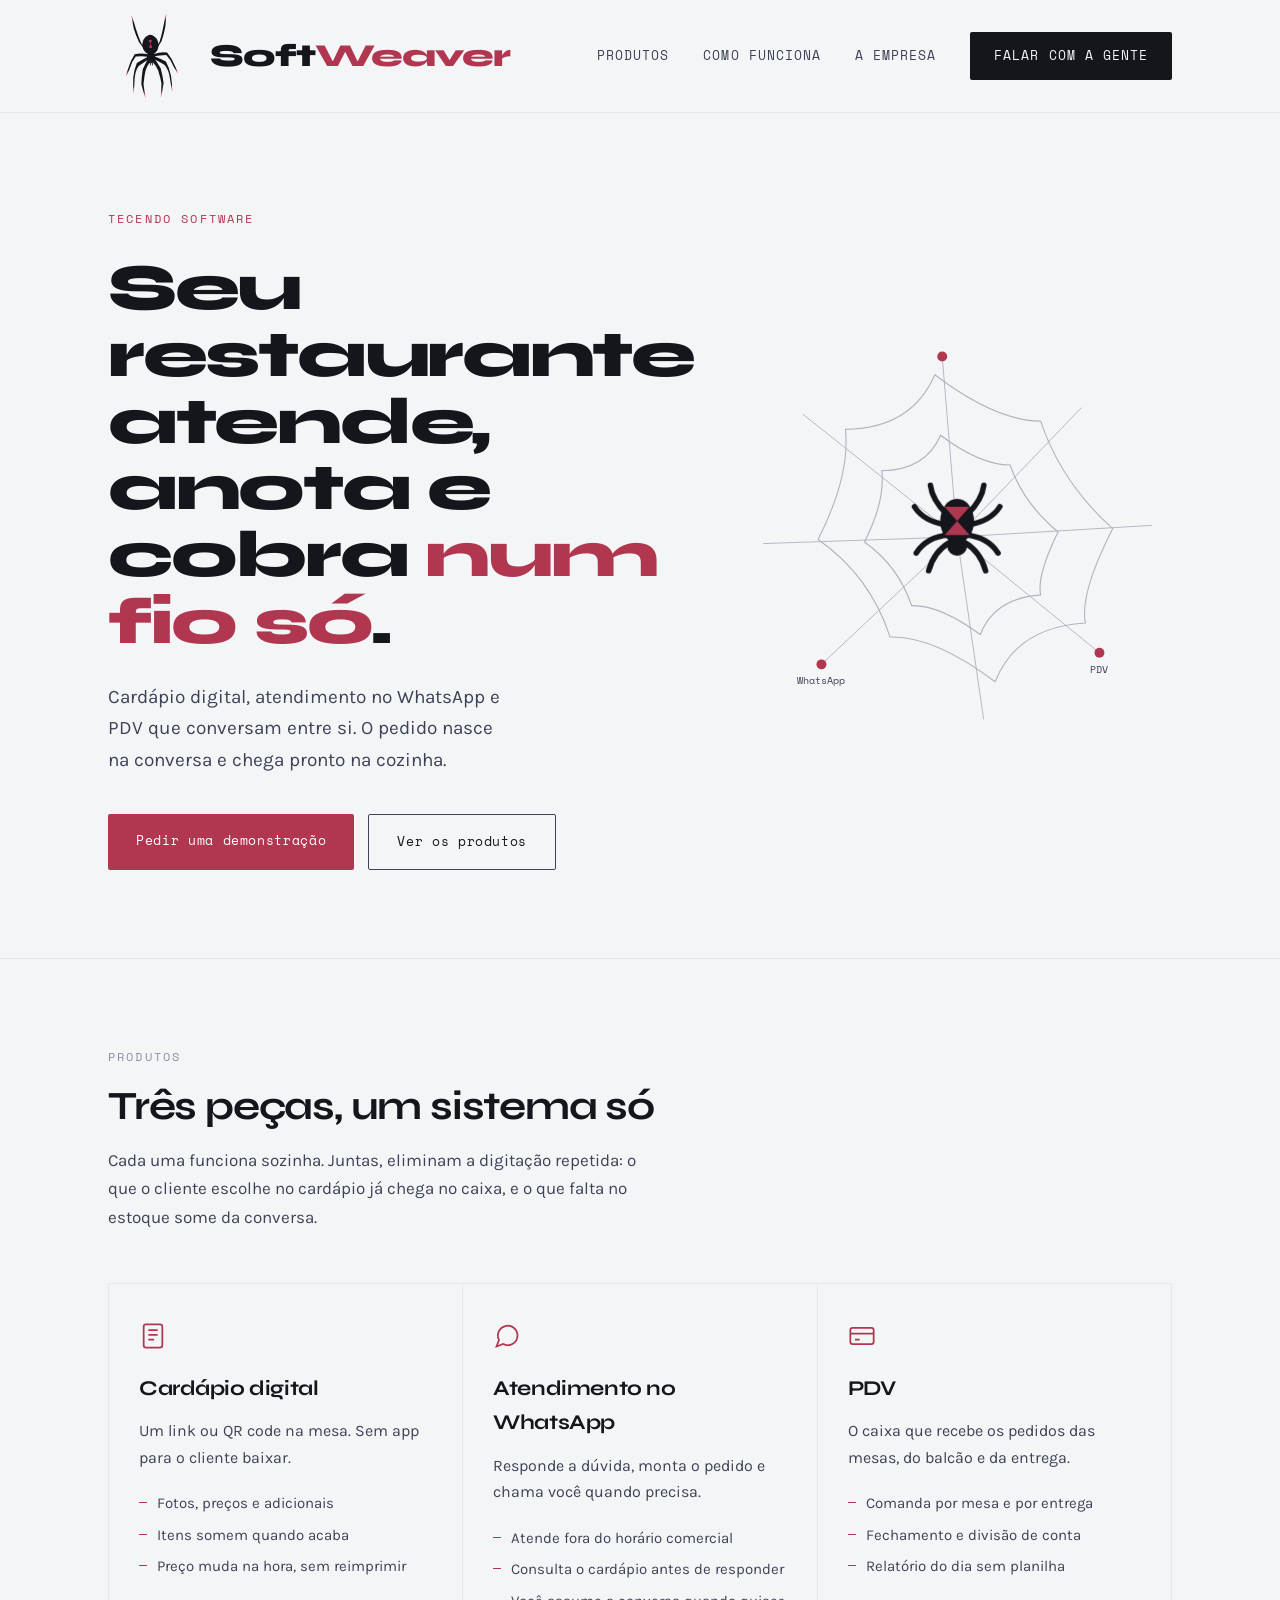
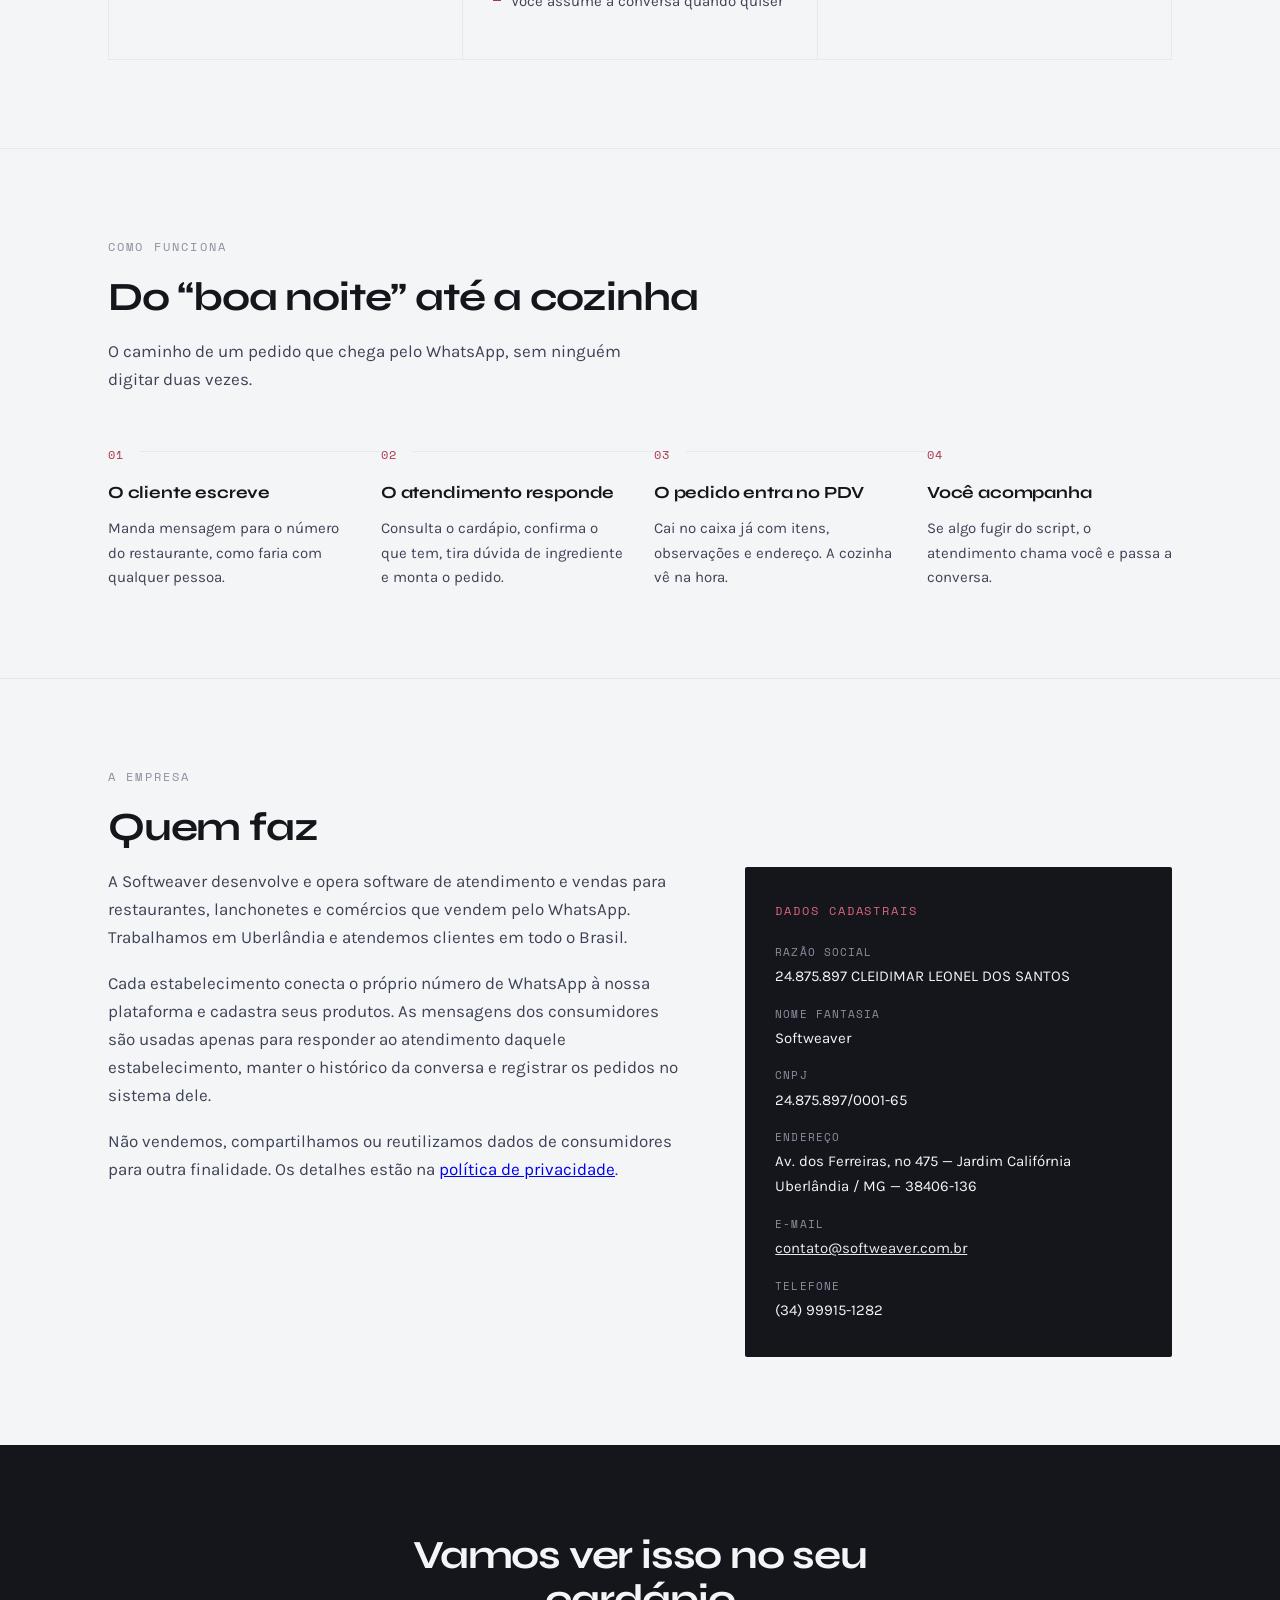
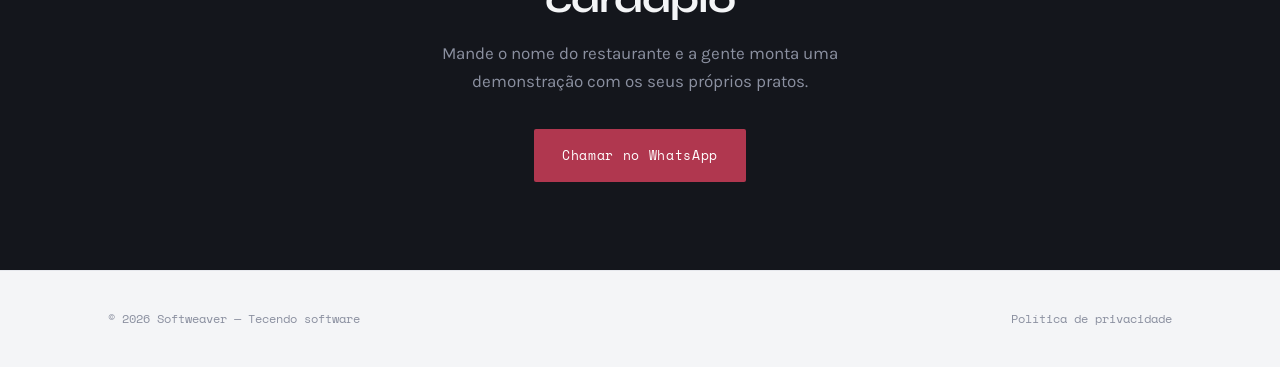
==== softweaver/index.html @ 8aacb8a7 "Adicionado softweaver" ====
<!DOCTYPE html>
<html lang="pt-BR">

<head>
	<meta charset="UTF-8">
	<meta name="viewport" content="width=device-width, initial-scale=1">
	<title>Softweaver — Cardápio digital, PDV e atendimento no WhatsApp</title>
	<meta name="description"
		content="Softweaver desenvolve cardápio digital, PDV e atendimento automatizado no WhatsApp para restaurantes e comércios.">
	<link rel="icon" href="aranha-adaptativo.svg" type="image/svg+xml">
	<link rel="apple-touch-icon" href="aranha-adaptativo.svg">
	<link rel="preconnect" href="https://fonts.googleapis.com">
	<link rel="preconnect" href="https://fonts.gstatic.com" crossorigin>
	<link
		href="https://fonts.googleapis.com/css2?family=Syne:wght@600;700;800&family=Karla:ital,wght@0,400;0,500;1,400&family=Space+Mono:wght@400;700&display=swap"
		rel="stylesheet">
	<link rel="stylesheet" href="styles.css">
</head>

<body>

	<nav>
		<div class="wrap">
			<a class="mark" href="#topo">
				<img src="aranha-adaptativo.svg" alt="">
				<b>Soft<span>Weaver</span></b>
			</a>

			<div class="navlinks">
				<a href="#produtos">Produtos</a>
				<a href="#funciona">Como funciona</a>
				<a href="#empresa">A empresa</a>
				<a class="btn" href="#contato">Falar com a gente</a>
			</div>
		</div>
	</nav>

	<header id="topo">
		<div class="wrap hero-grid">
			<div>
				<p class="eyebrow">Tecendo software</p>

				<h1>
					Seu restaurante atende, anota e cobra <em>num fio só</em>.
				</h1>

				<p class="lede">
					Cardápio digital, atendimento no WhatsApp e PDV que conversam entre si.
					O pedido nasce na conversa e chega pronto na cozinha.
				</p>

				<div class="cta-row">
					<a class="cta cta-solid" href="#contato">
						Pedir uma demonstração
					</a>

					<a class="cta cta-ghost" href="#produtos">
						Ver os produtos
					</a>
				</div>
			</div>

			<svg class="web-art" viewBox="0 0 520 470" role="img" aria-label="Teia ligando cardápio, atendimento e PDV">
				<g fill="none" stroke="var(--mist)" stroke-linecap="round" opacity="0.65">
					<g class="thread-line" stroke-width="1.1">
						<path d="M260 232 L495 218" />
						<path d="M260 232 L432 372" />
						<path d="M260 232 L292 452" />
						<path d="M260 232 L96 386" />
						<path d="M260 232 L26 240" />
						<path d="M260 232 L74 84" />
						<path d="M260 232 L242 14" />
						<path d="M260 232 L410 76" />
					</g>

					<path class="thread-arc" stroke-width="1.4"
						d="M382 226 Q356 279 361 302 Q305 306 288 350 Q239 314 205 315 Q189 267 148 238 Q173 189 169 152 Q222 151 240 109 Q288 145 324 145 Q340 191 382 226 Z" />

					<path class="thread-arc" stroke-width="1.3"
						d="M448 222 Q408 300 415 336 Q332 341 306 407 Q231 351 179 353 Q155 279 92 235 Q131 158 125 102 Q205 101 233 36 Q307 92 361 92 Q385 165 448 222 Z" />
				</g>

				<g class="node" style="animation-delay:1.4s">
					<circle cx="242" cy="14" r="6" fill="var(--thread)" />
					<text x="242" y="-2" text-anchor="middle" font-family="Space Mono,monospace" font-size="12"
						fill="var(--dusk)">
						cardápio
					</text>
				</g>

				<g class="node" style="animation-delay:1.55s">
					<circle cx="432" cy="372" r="6" fill="var(--thread)" />
					<text x="432" y="396" text-anchor="middle" font-family="Space Mono,monospace" font-size="12"
						fill="var(--dusk)">
						PDV
					</text>
				</g>

				<g class="node" style="animation-delay:1.7s">
					<circle cx="96" cy="386" r="6" fill="var(--thread)" />
					<text x="96" y="410" text-anchor="middle" font-family="Space Mono,monospace" font-size="12"
						fill="var(--dusk)">
						WhatsApp
					</text>
				</g>

				<g class="node" style="animation-delay:1.85s" transform="translate(260 232) scale(2.15)">
					<g fill="none" stroke="var(--ink)" stroke-width="3.1" stroke-linecap="round"
						stroke-linejoin="round">
						<path d="M4 3 Q13 8 16 19" />
						<path d="M-4 3 Q-13 8 -16 19" />
						<path d="M5 -1 Q17 0 23 9" />
						<path d="M-5 -1 Q-17 0 -23 9" />
						<path d="M7 -7 Q19 -9 24 -17" />
						<path d="M-7 -7 Q-19 -9 -24 -17" />
						<path d="M6 -13 Q14 -21 15 -29" />
						<path d="M-6 -13 Q-14 -21 -15 -29" />
					</g>

					<ellipse cx="0" cy="-9" rx="9.5" ry="12.5" fill="var(--ink)" />

					<ellipse cx="0" cy="5" rx="5.6" ry="5.6" fill="var(--ink)" />

					<path fill="var(--thread)" d="M-7 -17 L7 -17 L0 -9 Z" />

					<path fill="var(--thread)" d="M-7 -1 L7 -1 L0 -9 Z" />
				</g>
			</svg>
		</div>
	</header>

	<section id="produtos">
		<div class="wrap">
			<p class="sec-label">Produtos</p>

			<h2>Três peças, um sistema só</h2>

			<p class="sec-intro">
				Cada uma funciona sozinha. Juntas, eliminam a digitação repetida:
				o que o cliente escolhe no cardápio já chega no caixa, e o que falta
				no estoque some da conversa.
			</p>

			<div class="products">

				<article class="product">
					<svg class="product-ic" width="28" height="28" viewBox="0 0 24 24" fill="none" stroke="currentColor"
						stroke-width="1.5" aria-hidden="true">
						<rect x="4" y="2" width="16" height="20" rx="2" />
						<path d="M8 7h8M8 11h8M8 15h5" />
					</svg>

					<h3>Cardápio digital</h3>

					<p>
						Um link ou QR code na mesa. Sem app para o cliente baixar.
					</p>

					<ul>
						<li>Fotos, preços e adicionais</li>
						<li>Itens somem quando acaba</li>
						<li>Preço muda na hora, sem reimprimir</li>
					</ul>
				</article>

				<article class="product">
					<svg class="product-ic" width="28" height="28" viewBox="0 0 24 24" fill="none" stroke="currentColor"
						stroke-width="1.5" aria-hidden="true">
						<path d="M21 11.5a8.4 8.4 0 0 1-12.3 7.4L3 21l2.1-5.6A8.4 8.4 0 1 1 21 11.5z" />
					</svg>

					<h3>Atendimento no WhatsApp</h3>

					<p>
						Responde a dúvida, monta o pedido e chama você quando precisa.
					</p>

					<ul>
						<li>Atende fora do horário comercial</li>
						<li>Consulta o cardápio antes de responder</li>
						<li>Você assume a conversa quando quiser</li>
					</ul>
				</article>

				<article class="product">
					<svg class="product-ic" width="28" height="28" viewBox="0 0 24 24" fill="none" stroke="currentColor"
						stroke-width="1.5" aria-hidden="true">
						<rect x="2" y="5" width="20" height="14" rx="2" />
						<path d="M2 10h20M6 15h4" />
					</svg>

					<h3>PDV</h3>

					<p>
						O caixa que recebe os pedidos das mesas, do balcão e da entrega.
					</p>

					<ul>
						<li>Comanda por mesa e por entrega</li>
						<li>Fechamento e divisão de conta</li>
						<li>Relatório do dia sem planilha</li>
					</ul>
				</article>

			</div>
		</div>
	</section>

	<section id="funciona">
		<div class="wrap">
			<p class="sec-label">Como funciona</p>

			<h2>Do &ldquo;boa noite&rdquo; até a cozinha</h2>

			<p class="sec-intro">
				O caminho de um pedido que chega pelo WhatsApp, sem ninguém digitar duas vezes.
			</p>

			<div class="flow">

				<div class="step">
					<h4>O cliente escreve</h4>
					<p>
						Manda mensagem para o número do restaurante, como faria com qualquer pessoa.
					</p>
				</div>

				<div class="step">
					<h4>O atendimento responde</h4>
					<p>
						Consulta o cardápio, confirma o que tem, tira dúvida de ingrediente e monta o pedido.
					</p>
				</div>

				<div class="step">
					<h4>O pedido entra no PDV</h4>
					<p>
						Cai no caixa já com itens, observações e endereço. A cozinha vê na hora.
					</p>
				</div>

				<div class="step">
					<h4>Você acompanha</h4>
					<p>
						Se algo fugir do script, o atendimento chama você e passa a conversa.
					</p>
				</div>

			</div>
		</div>
	</section>

	<section id="empresa">
		<div class="wrap">
			<p class="sec-label">A empresa</p>

			<h2>Quem faz</h2>

			<div class="about-grid">

				<div>
					<p>
						A Softweaver desenvolve e opera software de atendimento e vendas
						para restaurantes, lanchonetes e comércios que vendem pelo WhatsApp.
						Trabalhamos em Uberlândia e atendemos clientes em todo o Brasil.
					</p>

					<p>
						Cada estabelecimento conecta o próprio número de WhatsApp à nossa
						plataforma e cadastra seus produtos. As mensagens dos consumidores
						são usadas apenas para responder ao atendimento daquele estabelecimento,
						manter o histórico da conversa e registrar os pedidos no sistema dele.
					</p>

					<p>
						Não vendemos, compartilhamos ou reutilizamos dados de consumidores
						para outra finalidade. Os detalhes estão na
						<a href="privacidade.html">política de privacidade</a>.
					</p>
				</div>

				<div class="datacard">
					<h3>Dados cadastrais</h3>

					<dl>
						<dt>Razão social</dt>
						<dd>24.875.897 CLEIDIMAR LEONEL DOS SANTOS</dd>

						<dt>Nome fantasia</dt>
						<dd>Softweaver</dd>

						<dt>CNPJ</dt>
						<dd>24.875.897/0001-65</dd>

						<dt>Endereço</dt>
						<dd>
							Av. dos Ferreiras, nº 475 — Jardim Califórnia<br>
							Uberlândia / MG — 38406-136
						</dd>

						<dt>E-mail</dt>
						<dd>
							<a href="mailto:contato@softweaver.com.br">
								contato@softweaver.com.br
							</a>
						</dd>

						<dt>Telefone</dt>
						<dd>(34) 99915-1282</dd>
					</dl>
				</div>

			</div>
		</div>
	</section>

	<section class="contact" id="contato">
		<div class="wrap">

			<h2>Vamos ver isso no seu cardápio</h2>

			<p>
				Mande o nome do restaurante e a gente monta uma demonstração
				com os seus próprios pratos.
			</p>

			<a class="cta cta-solid" href="https://wa.me/5534999151282" target="_blank" rel="noopener">
				Chamar no WhatsApp
			</a>

		</div>
	</section>

	<footer>
		<div class="wrap">
			<p>© 2026 Softweaver — Tecendo software</p>
			<a href="privacidade.html">Política de privacidade</a>
		</div>
	</footer>

</body>

</html>
---- softweaver/styles.css ----
:root{
  --ink:#14161C;
  --dusk:#3D4356;
  --mist:#8B90A0;
  --silk:#E6E8ED;
  --paper:#F4F5F7;
  --raise:#FFFFFF;
  --invert-bg:#14161C;
  --invert-fg:#F4F5F7;
  --thread:#B0374F;
  --thread-soft:#D9647A;
  --display:'Syne',sans-serif;
  --body:'Karla',sans-serif;
  --mono:'Space Mono',monospace;
}

*{margin:0;padding:0;box-sizing:border-box}
html{scroll-behavior:smooth}
body{
  background:var(--paper);color:var(--ink);
  font-family:var(--body);font-size:17px;line-height:1.65;
  -webkit-font-smoothing:antialiased;
}
.wrap{max-width:1120px;margin:0 auto;padding:0 28px}

/* ---------- nav ---------- */
nav{
  position:sticky;top:0;z-index:50;
  background:color-mix(in srgb, var(--paper) 88%, transparent);backdrop-filter:blur(10px);
  border-bottom:1px solid var(--silk);
}
nav .wrap{display:flex;align-items:center;justify-content:space-between;height:112px}
.mark{display:flex;align-items:center;gap:14px;text-decoration:none;color:var(--ink)}
.mark img{width:88px;height:88px;display:block}
.mark b span{color:var(--thread)}
.mark b{font-family:var(--display);font-weight:800;font-size:32px;letter-spacing:-.03em;line-height:1}
.navlinks{display:flex;align-items:center;gap:34px}
.navlinks a{
  font-family:var(--mono);font-size:13px;letter-spacing:.08em;text-transform:uppercase;
  color:var(--dusk);text-decoration:none;
}
.navlinks a:hover{color:var(--thread)}
.navlinks .btn{
  background:var(--invert-bg);color:var(--invert-fg);padding:13px 24px;border-radius:2px;
  transition:background .18s;
}
.navlinks .btn:hover{background:var(--thread);color:#FFFFFF}
@media(max-width:900px){
  nav .wrap{height:104px}
  .mark img{width:70px;height:70px}
  .mark b{font-size:26px}
}
@media(max-width:760px){.navlinks a:not(.btn){display:none}}
@media(max-width:520px){
  nav .wrap{height:82px}
  .mark img{width:56px;height:56px}
  .mark b{font-size:21px}
  .navlinks .btn{padding:11px 16px;font-size:12px}
}

/* ---------- hero ---------- */
header{padding:96px 0 88px;position:relative;overflow:hidden}
.hero-grid{display:grid;grid-template-columns:1fr 1.1fr;gap:48px;align-items:center}
.eyebrow{
  font-family:var(--mono);font-size:12px;letter-spacing:.18em;text-transform:uppercase;
  color:var(--thread);margin-bottom:26px;
}
h1{
  font-family:var(--display);font-weight:800;font-size:clamp(2.5rem,5.6vw,4.1rem);
  line-height:1.02;letter-spacing:-.035em;margin-bottom:26px;
}
h1 em{font-style:normal;color:var(--thread)}
.lede{font-size:19px;color:var(--dusk);max-width:37ch;margin-bottom:38px}
.cta-row{display:flex;gap:14px;flex-wrap:wrap}
.cta{
  display:inline-block;font-family:var(--mono);font-size:13px;letter-spacing:.05em;
  padding:16px 28px;text-decoration:none;border-radius:2px;transition:.18s;
}
.cta-solid{background:var(--thread);color:#fff}
.cta-solid:hover{background:var(--ink)}
.cta-ghost{border:1px solid var(--dusk);color:var(--ink)}
.cta-ghost:hover{border-color:var(--thread);color:var(--thread)}
.web-art{width:100%;height:auto;max-width:none}
@media(max-width:900px){
  .hero-grid{grid-template-columns:1fr;gap:40px}
  .web-art{max-width:520px;margin:0 auto}
  header{padding:60px 0 56px}
}

/* thread drawing animation */
.thread-line path{
  stroke-dasharray:900;stroke-dashoffset:900;
  animation:weave 1.5s cubic-bezier(.4,0,.2,1) forwards;
}
.thread-arc{
  stroke-dasharray:1400;stroke-dashoffset:1400;
  animation:weave 1.9s cubic-bezier(.4,0,.2,1) forwards;
}
.node{opacity:0;animation:pop .5s ease forwards}
@keyframes weave{to{stroke-dashoffset:0}}
@keyframes pop{to{opacity:1}}
@media(prefers-reduced-motion:reduce){
  .thread-line path,.thread-arc{stroke-dashoffset:0;animation:none}
  .node{opacity:1;animation:none}
}

/* ---------- sections ---------- */
section{padding:88px 0;border-top:1px solid var(--silk)}
.sec-label{
  font-family:var(--mono);font-size:12px;letter-spacing:.18em;text-transform:uppercase;
  color:var(--mist);margin-bottom:18px;
}
h2{
  font-family:var(--display);font-weight:700;font-size:clamp(1.7rem,3.4vw,2.5rem);
  letter-spacing:-.03em;line-height:1.1;margin-bottom:18px;max-width:20ch;
}
.sec-intro{color:var(--dusk);max-width:56ch;margin-bottom:52px}

/* products */
.products{display:grid;grid-template-columns:repeat(3,1fr);gap:1px;background:var(--silk);border:1px solid var(--silk)}
.product{background:var(--paper);padding:38px 30px;transition:background .2s}
.product:hover{background:var(--raise)}
.product-ic{color:var(--thread);margin-bottom:22px;display:block}
.product h3{font-family:var(--display);font-weight:700;font-size:21px;letter-spacing:-.02em;margin-bottom:12px}
.product p{color:var(--dusk);font-size:16px;margin-bottom:20px}
.product ul{list-style:none;font-size:15px;color:var(--dusk)}
.product li{padding-left:18px;position:relative;margin-bottom:7px}
.product li::before{
  content:'';position:absolute;left:0;top:11px;width:8px;height:1px;background:var(--thread);
}
@media(max-width:860px){.products{grid-template-columns:1fr}}

/* flow — a real sequence, so it is numbered */
.flow{display:grid;grid-template-columns:repeat(4,1fr);gap:28px;counter-reset:step}
.step{counter-increment:step;position:relative;padding-top:34px}
.step::before{
  content:counter(step,decimal-leading-zero);
  position:absolute;top:0;left:0;
  font-family:var(--mono);font-size:12px;color:var(--thread);letter-spacing:.1em;
}
.step::after{
  content:'';position:absolute;top:6px;left:32px;right:-28px;height:1px;background:var(--silk);
}
.step:last-child::after{display:none}
.step h4{font-family:var(--display);font-weight:700;font-size:17px;margin-bottom:9px;letter-spacing:-.01em}
.step p{font-size:15px;color:var(--dusk)}
@media(max-width:860px){
  .flow{grid-template-columns:1fr;gap:30px}
  .step::after{display:none}
}

/* about / company data */
.about-grid{display:grid;grid-template-columns:1.15fr .85fr;gap:60px}
.about-grid p{color:var(--dusk);margin-bottom:18px}
.datacard{background:var(--invert-bg);color:var(--invert-fg);padding:34px 30px;border-radius:2px;height:fit-content}
.datacard h3{
  font-family:var(--mono);font-size:12px;letter-spacing:.16em;text-transform:uppercase;
  color:var(--thread-soft);margin-bottom:22px;font-weight:400;
}
.datacard dl{font-size:15px}
.datacard dt{font-family:var(--mono);font-size:11px;letter-spacing:.1em;text-transform:uppercase;color:var(--mist);margin-top:16px}
.datacard dt:first-child{margin-top:0}
.datacard dd{margin-top:3px}
.datacard dt{color:var(--mist)}
.datacard a{color:var(--silk)}
@media(max-width:860px){.about-grid{grid-template-columns:1fr;gap:36px}}

/* contact */
.contact{text-align:center;background:var(--invert-bg);color:var(--invert-fg);border-top:none}
.contact h2{margin:0 auto 18px;color:var(--invert-fg)}
.contact p{color:var(--mist);max-width:46ch;margin:0 auto 34px}
.contact .cta-solid:hover{background:var(--invert-fg);color:var(--invert-bg)}

footer{padding:38px 0;border-top:1px solid var(--silk)}
footer .wrap{display:flex;justify-content:space-between;align-items:center;gap:20px;flex-wrap:wrap}
footer p,footer a{font-family:var(--mono);font-size:12px;color:var(--mist);text-decoration:none}
footer a:hover{color:var(--thread)}
:focus-visible{outline:2px solid var(--thread);outline-offset:3px}
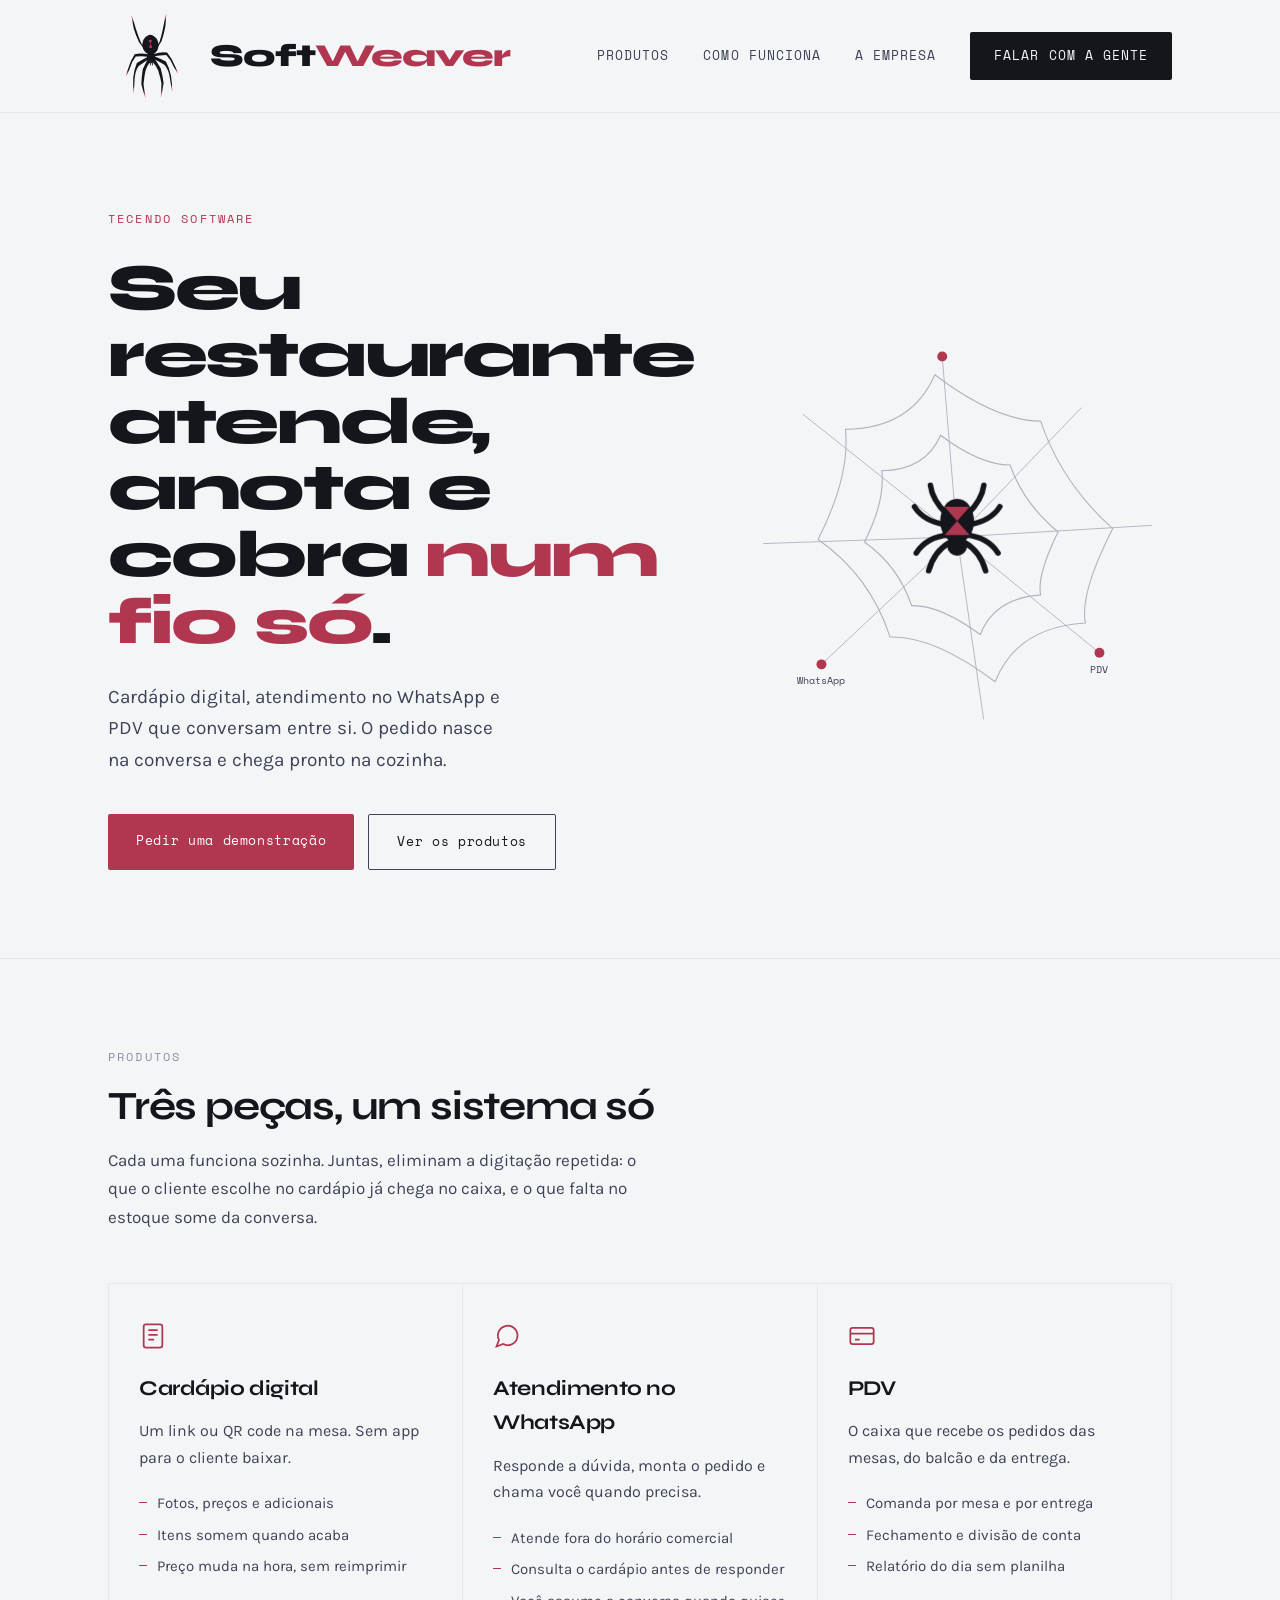
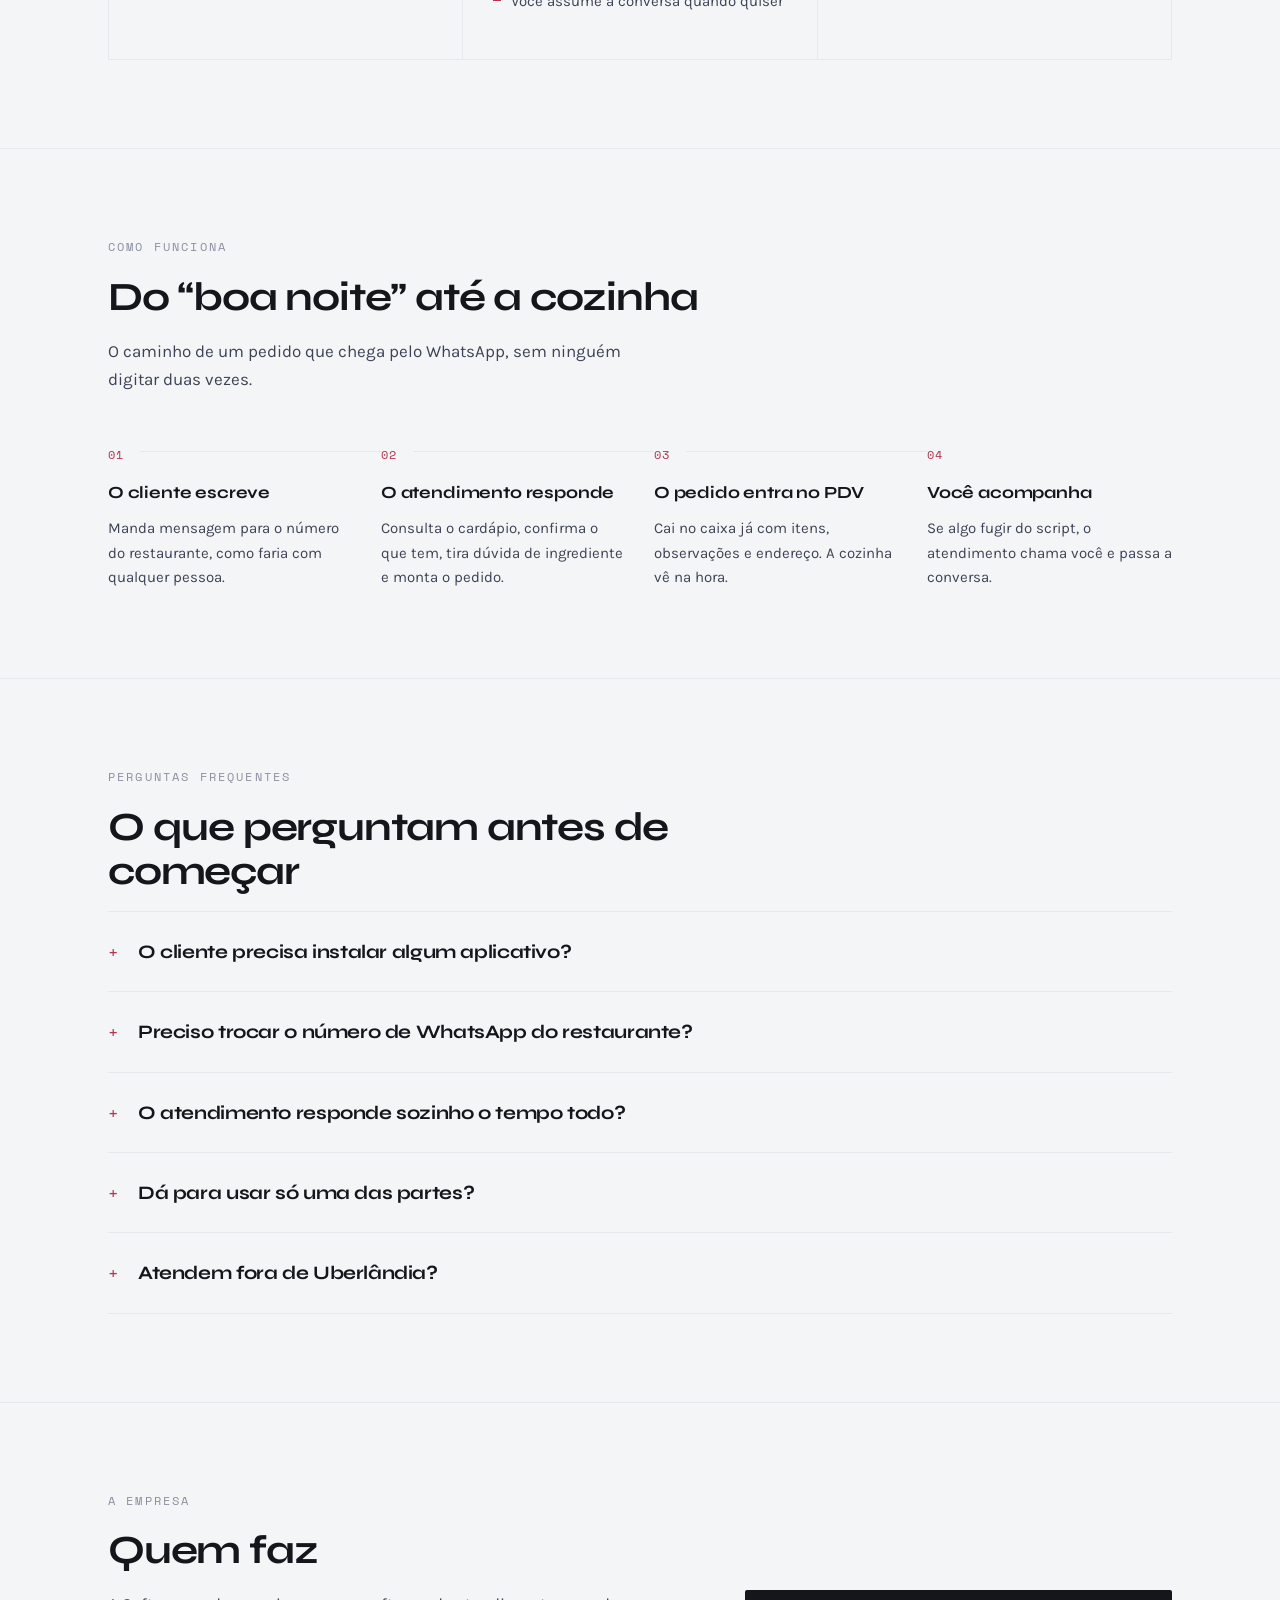
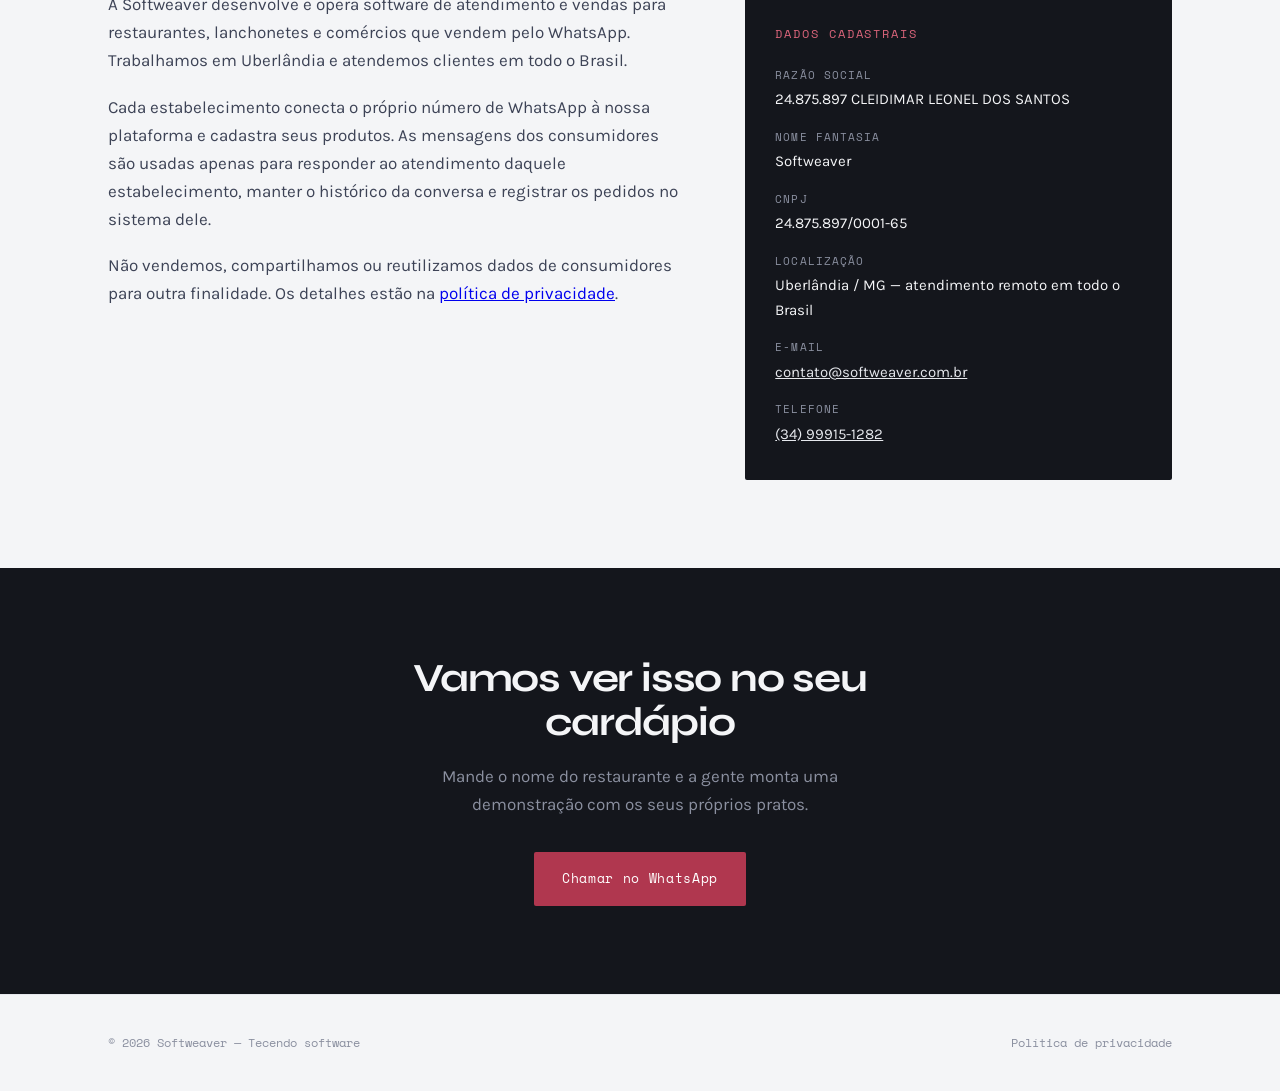
==== commit 2a3c3d13: "Softweaver: Otimizando buscas do google" ====
--- a/softweaver/index.html
+++ b/softweaver/index.html
@@ -4,25 +4,163 @@
 <head>
 	<meta charset="UTF-8">
 	<meta name="viewport" content="width=device-width, initial-scale=1">
+
 	<title>Softweaver — Cardápio digital, PDV e atendimento no WhatsApp</title>
 	<meta name="description"
-		content="Softweaver desenvolve cardápio digital, PDV e atendimento automatizado no WhatsApp para restaurantes e comércios.">
+		content="Cardápio digital, PDV e atendimento automatizado no WhatsApp para restaurantes e comércios. O pedido nasce na conversa e chega pronto na cozinha.">
+
+	<link rel="canonical" href="https://www.softweaver.com.br/">
+	<meta name="robots" content="index, follow, max-image-preview:large">
+	<meta name="theme-color" content="#0f0e13">
+
 	<link rel="icon" href="aranha-adaptativo.svg" type="image/svg+xml">
-	<link rel="apple-touch-icon" href="aranha-adaptativo.svg">
+	<link rel="apple-touch-icon" href="apple-touch-icon.png">
+
+	<!-- Preview em WhatsApp, LinkedIn, Facebook -->
+	<meta property="og:type" content="website">
+	<meta property="og:site_name" content="Softweaver">
+	<meta property="og:locale" content="pt_BR">
+	<meta property="og:url" content="https://www.softweaver.com.br/">
+	<meta property="og:title" content="Softweaver — Cardápio digital, PDV e atendimento no WhatsApp">
+	<meta property="og:description"
+		content="Cardápio digital, atendimento no WhatsApp e PDV que conversam entre si. O pedido nasce na conversa e chega pronto na cozinha.">
+	<meta property="og:image" content="https://www.softweaver.com.br/og.png">
+	<meta property="og:image:width" content="1200">
+	<meta property="og:image:height" content="630">
+	<meta property="og:image:alt" content="Softweaver — tecendo software">
+
+	<meta name="twitter:card" content="summary_large_image">
+	<meta name="twitter:title" content="Softweaver — Cardápio digital, PDV e atendimento no WhatsApp">
+	<meta name="twitter:description"
+		content="Cardápio digital, atendimento no WhatsApp e PDV que conversam entre si.">
+	<meta name="twitter:image" content="https://www.softweaver.com.br/og.png">
+
 	<link rel="preconnect" href="https://fonts.googleapis.com">
 	<link rel="preconnect" href="https://fonts.gstatic.com" crossorigin>
 	<link
 		href="https://fonts.googleapis.com/css2?family=Syne:wght@600;700;800&family=Karla:ital,wght@0,400;0,500;1,400&family=Space+Mono:wght@400;700&display=swap"
 		rel="stylesheet">
+
 	<link rel="stylesheet" href="styles.css">
+
+	<script type="application/ld+json">
+	{
+		"@context": "https://schema.org",
+		"@graph": [
+			{
+				"@type": "Organization",
+				"@id": "https://www.softweaver.com.br/#organization",
+				"name": "Softweaver",
+				"legalName": "24.875.897 CLEIDIMAR LEONEL DOS SANTOS",
+				"taxID": "24.875.897/0001-65",
+				"url": "https://www.softweaver.com.br/",
+				"logo": "https://www.softweaver.com.br/aranha-adaptativo.svg",
+				"image": "https://www.softweaver.com.br/og.png",
+				"description": "Desenvolvimento de cardápio digital, PDV e atendimento automatizado no WhatsApp para restaurantes e comércios.",
+				"email": "contato@softweaver.com.br",
+				"telephone": "+5534999151282",
+				"address": {
+					"@type": "PostalAddress",
+					"addressLocality": "Uberlândia",
+					"addressRegion": "MG",
+					"addressCountry": "BR"
+				},
+				"areaServed": { "@type": "Country", "name": "Brasil" },
+				"contactPoint": {
+					"@type": "ContactPoint",
+					"contactType": "sales",
+					"telephone": "+5534999151282",
+					"email": "contato@softweaver.com.br",
+					"availableLanguage": "Portuguese"
+				}
+			},
+			{
+				"@type": "WebSite",
+				"@id": "https://www.softweaver.com.br/#website",
+				"url": "https://www.softweaver.com.br/",
+				"name": "Softweaver",
+				"inLanguage": "pt-BR",
+				"publisher": { "@id": "https://www.softweaver.com.br/#organization" }
+			},
+			{
+				"@type": "Service",
+				"name": "Cardápio digital, PDV e atendimento no WhatsApp",
+				"serviceType": "Software para restaurantes",
+				"provider": { "@id": "https://www.softweaver.com.br/#organization" },
+				"areaServed": { "@type": "Country", "name": "Brasil" },
+				"audience": {
+					"@type": "BusinessAudience",
+					"name": "Restaurantes, lanchonetes e comércios"
+				},
+				"hasOfferCatalog": {
+					"@type": "OfferCatalog",
+					"name": "Produtos Softweaver",
+					"itemListElement": [
+						{ "@type": "Offer", "itemOffered": { "@type": "Service", "name": "Cardápio digital", "description": "Cardápio por link ou QR code, com fotos, preços, adicionais e controle de itens em falta." } },
+						{ "@type": "Offer", "itemOffered": { "@type": "Service", "name": "Atendimento no WhatsApp", "description": "Atendimento automatizado que consulta o cardápio, monta o pedido e transfere para um atendente humano quando necessário." } },
+						{ "@type": "Offer", "itemOffered": { "@type": "Service", "name": "PDV", "description": "Ponto de venda com comanda por mesa e por entrega, fechamento, divisão de conta e relatório diário." } }
+					]
+				}
+			},
+			{
+				"@type": "FAQPage",
+				"@id": "https://www.softweaver.com.br/#faq",
+				"mainEntity": [
+					{
+						"@type": "Question",
+						"name": "O cliente precisa instalar algum aplicativo?",
+						"acceptedAnswer": {
+							"@type": "Answer",
+							"text": "Não. O cardápio abre por link ou QR code no navegador, e o atendimento acontece no próprio WhatsApp do cliente."
+						}
+					},
+					{
+						"@type": "Question",
+						"name": "Preciso trocar o número de WhatsApp do restaurante?",
+						"acceptedAnswer": {
+							"@type": "Answer",
+							"text": "Não. O estabelecimento conecta o próprio número à plataforma. Quem já usa o aplicativo WhatsApp Business pode continuar usando junto com o atendimento automatizado."
+						}
+					},
+					{
+						"@type": "Question",
+						"name": "O atendimento automatizado responde sozinho o tempo todo?",
+						"acceptedAnswer": {
+							"@type": "Answer",
+							"text": "Ele responde dúvidas, consulta o cardápio e monta o pedido. Quando a conversa foge do previsto, ou quando você quiser, o atendimento passa a conversa para uma pessoa da equipe."
+						}
+					},
+					{
+						"@type": "Question",
+						"name": "Dá para usar só uma das partes?",
+						"acceptedAnswer": {
+							"@type": "Answer",
+							"text": "Sim. Cardápio digital, atendimento no WhatsApp e PDV funcionam separados. Juntos, eliminam a digitação repetida entre a conversa e o caixa."
+						}
+					},
+					{
+						"@type": "Question",
+						"name": "Atendem fora de Uberlândia?",
+						"acceptedAnswer": {
+							"@type": "Answer",
+							"text": "Sim. A Softweaver fica em Uberlândia, Minas Gerais, e atende estabelecimentos em todo o Brasil de forma remota."
+						}
+					}
+				]
+			}
+		]
+	}
+	</script>
 </head>
 
 <body>
 
-	<nav>
+	<a class="skip" href="#conteudo">Ir para o conteúdo</a>
+
+	<nav aria-label="Principal">
 		<div class="wrap">
 			<a class="mark" href="#topo">
-				<img src="aranha-adaptativo.svg" alt="">
+				<img src="aranha-adaptativo.svg" alt="" width="88" height="88">
 				<b>Soft<span>Weaver</span></b>
 			</a>
 
@@ -35,301 +173,359 @@
 		</div>
 	</nav>
 
-	<header id="topo">
-		<div class="wrap hero-grid">
-			<div>
-				<p class="eyebrow">Tecendo software</p>
-
-				<h1>
-					Seu restaurante atende, anota e cobra <em>num fio só</em>.
-				</h1>
-
-				<p class="lede">
-					Cardápio digital, atendimento no WhatsApp e PDV que conversam entre si.
-					O pedido nasce na conversa e chega pronto na cozinha.
+	<main id="conteudo">
+
+		<header id="topo">
+			<div class="wrap hero-grid">
+				<div>
+					<p class="eyebrow">Tecendo software</p>
+
+					<h1>
+						Seu restaurante atende, anota e cobra <em>num fio só</em>.
+					</h1>
+
+					<p class="lede">
+						Cardápio digital, atendimento no WhatsApp e PDV que conversam entre si.
+						O pedido nasce na conversa e chega pronto na cozinha.
+					</p>
+
+					<div class="cta-row">
+						<a class="cta cta-solid" href="#contato">
+							Pedir uma demonstração
+						</a>
+
+						<a class="cta cta-ghost" href="#produtos">
+							Ver os produtos
+						</a>
+					</div>
+				</div>
+
+				<svg class="web-art" viewBox="0 0 520 470" role="img"
+					aria-label="Teia ligando cardápio, atendimento e PDV">
+					<g fill="none" stroke="var(--mist)" stroke-linecap="round" opacity="0.65">
+						<g class="thread-line" stroke-width="1.1">
+							<path d="M260 232 L495 218" />
+							<path d="M260 232 L432 372" />
+							<path d="M260 232 L292 452" />
+							<path d="M260 232 L96 386" />
+							<path d="M260 232 L26 240" />
+							<path d="M260 232 L74 84" />
+							<path d="M260 232 L242 14" />
+							<path d="M260 232 L410 76" />
+						</g>
+
+						<path class="thread-arc" stroke-width="1.4"
+							d="M382 226 Q356 279 361 302 Q305 306 288 350 Q239 314 205 315 Q189 267 148 238 Q173 189 169 152 Q222 151 240 109 Q288 145 324 145 Q340 191 382 226 Z" />
+
+						<path class="thread-arc" stroke-width="1.3"
+							d="M448 222 Q408 300 415 336 Q332 341 306 407 Q231 351 179 353 Q155 279 92 235 Q131 158 125 102 Q205 101 233 36 Q307 92 361 92 Q385 165 448 222 Z" />
+					</g>
+
+					<g class="node" style="animation-delay:1.4s">
+						<circle cx="242" cy="14" r="6" fill="var(--thread)" />
+						<text x="242" y="-2" text-anchor="middle" font-family="Space Mono,monospace" font-size="12"
+							fill="var(--dusk)">
+							cardápio
+						</text>
+					</g>
+
+					<g class="node" style="animation-delay:1.55s">
+						<circle cx="432" cy="372" r="6" fill="var(--thread)" />
+						<text x="432" y="396" text-anchor="middle" font-family="Space Mono,monospace" font-size="12"
+							fill="var(--dusk)">
+							PDV
+						</text>
+					</g>
+
+					<g class="node" style="animation-delay:1.7s">
+						<circle cx="96" cy="386" r="6" fill="var(--thread)" />
+						<text x="96" y="410" text-anchor="middle" font-family="Space Mono,monospace" font-size="12"
+							fill="var(--dusk)">
+							WhatsApp
+						</text>
+					</g>
+
+					<g class="node" style="animation-delay:1.85s" transform="translate(260 232) scale(2.15)">
+						<g fill="none" stroke="var(--ink)" stroke-width="3.1" stroke-linecap="round"
+							stroke-linejoin="round">
+							<path d="M4 3 Q13 8 16 19" />
+							<path d="M-4 3 Q-13 8 -16 19" />
+							<path d="M5 -1 Q17 0 23 9" />
+							<path d="M-5 -1 Q-17 0 -23 9" />
+							<path d="M7 -7 Q19 -9 24 -17" />
+							<path d="M-7 -7 Q-19 -9 -24 -17" />
+							<path d="M6 -13 Q14 -21 15 -29" />
+							<path d="M-6 -13 Q-14 -21 -15 -29" />
+						</g>
+
+						<ellipse cx="0" cy="-9" rx="9.5" ry="12.5" fill="var(--ink)" />
+
+						<ellipse cx="0" cy="5" rx="5.6" ry="5.6" fill="var(--ink)" />
+
+						<path fill="var(--thread)" d="M-7 -17 L7 -17 L0 -9 Z" />
+
+						<path fill="var(--thread)" d="M-7 -1 L7 -1 L0 -9 Z" />
+					</g>
+				</svg>
+			</div>
+		</header>
+
+		<section id="produtos" aria-labelledby="h-produtos">
+			<div class="wrap">
+				<p class="sec-label">Produtos</p>
+
+				<h2 id="h-produtos">Três peças, um sistema só</h2>
+
+				<p class="sec-intro">
+					Cada uma funciona sozinha. Juntas, eliminam a digitação repetida:
+					o que o cliente escolhe no cardápio já chega no caixa, e o que falta
+					no estoque some da conversa.
 				</p>
 
-				<div class="cta-row">
-					<a class="cta cta-solid" href="#contato">
-						Pedir uma demonstração
-					</a>
-
-					<a class="cta cta-ghost" href="#produtos">
-						Ver os produtos
-					</a>
+				<div class="products">
+
+					<article class="product">
+						<svg class="product-ic" width="28" height="28" viewBox="0 0 24 24" fill="none"
+							stroke="currentColor" stroke-width="1.5" aria-hidden="true">
+							<rect x="4" y="2" width="16" height="20" rx="2" />
+							<path d="M8 7h8M8 11h8M8 15h5" />
+						</svg>
+
+						<h3>Cardápio digital</h3>
+
+						<p>
+							Um link ou QR code na mesa. Sem app para o cliente baixar.
+						</p>
+
+						<ul>
+							<li>Fotos, preços e adicionais</li>
+							<li>Itens somem quando acaba</li>
+							<li>Preço muda na hora, sem reimprimir</li>
+						</ul>
+					</article>
+
+					<article class="product">
+						<svg class="product-ic" width="28" height="28" viewBox="0 0 24 24" fill="none"
+							stroke="currentColor" stroke-width="1.5" aria-hidden="true">
+							<path d="M21 11.5a8.4 8.4 0 0 1-12.3 7.4L3 21l2.1-5.6A8.4 8.4 0 1 1 21 11.5z" />
+						</svg>
+
+						<h3>Atendimento no WhatsApp</h3>
+
+						<p>
+							Responde a dúvida, monta o pedido e chama você quando precisa.
+						</p>
+
+						<ul>
+							<li>Atende fora do horário comercial</li>
+							<li>Consulta o cardápio antes de responder</li>
+							<li>Você assume a conversa quando quiser</li>
+						</ul>
+					</article>
+
+					<article class="product">
+						<svg class="product-ic" width="28" height="28" viewBox="0 0 24 24" fill="none"
+							stroke="currentColor" stroke-width="1.5" aria-hidden="true">
+							<rect x="2" y="5" width="20" height="14" rx="2" />
+							<path d="M2 10h20M6 15h4" />
+						</svg>
+
+						<h3>PDV</h3>
+
+						<p>
+							O caixa que recebe os pedidos das mesas, do balcão e da entrega.
+						</p>
+
+						<ul>
+							<li>Comanda por mesa e por entrega</li>
+							<li>Fechamento e divisão de conta</li>
+							<li>Relatório do dia sem planilha</li>
+						</ul>
+					</article>
+
 				</div>
 			</div>
-
-			<svg class="web-art" viewBox="0 0 520 470" role="img" aria-label="Teia ligando cardápio, atendimento e PDV">
-				<g fill="none" stroke="var(--mist)" stroke-linecap="round" opacity="0.65">
-					<g class="thread-line" stroke-width="1.1">
-						<path d="M260 232 L495 218" />
-						<path d="M260 232 L432 372" />
-						<path d="M260 232 L292 452" />
-						<path d="M260 232 L96 386" />
-						<path d="M260 232 L26 240" />
-						<path d="M260 232 L74 84" />
-						<path d="M260 232 L242 14" />
-						<path d="M260 232 L410 76" />
-					</g>
-
-					<path class="thread-arc" stroke-width="1.4"
-						d="M382 226 Q356 279 361 302 Q305 306 288 350 Q239 314 205 315 Q189 267 148 238 Q173 189 169 152 Q222 151 240 109 Q288 145 324 145 Q340 191 382 226 Z" />
-
-					<path class="thread-arc" stroke-width="1.3"
-						d="M448 222 Q408 300 415 336 Q332 341 306 407 Q231 351 179 353 Q155 279 92 235 Q131 158 125 102 Q205 101 233 36 Q307 92 361 92 Q385 165 448 222 Z" />
-				</g>
-
-				<g class="node" style="animation-delay:1.4s">
-					<circle cx="242" cy="14" r="6" fill="var(--thread)" />
-					<text x="242" y="-2" text-anchor="middle" font-family="Space Mono,monospace" font-size="12"
-						fill="var(--dusk)">
-						cardápio
-					</text>
-				</g>
-
-				<g class="node" style="animation-delay:1.55s">
-					<circle cx="432" cy="372" r="6" fill="var(--thread)" />
-					<text x="432" y="396" text-anchor="middle" font-family="Space Mono,monospace" font-size="12"
-						fill="var(--dusk)">
-						PDV
-					</text>
-				</g>
-
-				<g class="node" style="animation-delay:1.7s">
-					<circle cx="96" cy="386" r="6" fill="var(--thread)" />
-					<text x="96" y="410" text-anchor="middle" font-family="Space Mono,monospace" font-size="12"
-						fill="var(--dusk)">
-						WhatsApp
-					</text>
-				</g>
-
-				<g class="node" style="animation-delay:1.85s" transform="translate(260 232) scale(2.15)">
-					<g fill="none" stroke="var(--ink)" stroke-width="3.1" stroke-linecap="round"
-						stroke-linejoin="round">
-						<path d="M4 3 Q13 8 16 19" />
-						<path d="M-4 3 Q-13 8 -16 19" />
-						<path d="M5 -1 Q17 0 23 9" />
-						<path d="M-5 -1 Q-17 0 -23 9" />
-						<path d="M7 -7 Q19 -9 24 -17" />
-						<path d="M-7 -7 Q-19 -9 -24 -17" />
-						<path d="M6 -13 Q14 -21 15 -29" />
-						<path d="M-6 -13 Q-14 -21 -15 -29" />
-					</g>
-
-					<ellipse cx="0" cy="-9" rx="9.5" ry="12.5" fill="var(--ink)" />
-
-					<ellipse cx="0" cy="5" rx="5.6" ry="5.6" fill="var(--ink)" />
-
-					<path fill="var(--thread)" d="M-7 -17 L7 -17 L0 -9 Z" />
-
-					<path fill="var(--thread)" d="M-7 -1 L7 -1 L0 -9 Z" />
-				</g>
-			</svg>
-		</div>
-	</header>
-
-	<section id="produtos">
-		<div class="wrap">
-			<p class="sec-label">Produtos</p>
-
-			<h2>Três peças, um sistema só</h2>
-
-			<p class="sec-intro">
-				Cada uma funciona sozinha. Juntas, eliminam a digitação repetida:
-				o que o cliente escolhe no cardápio já chega no caixa, e o que falta
-				no estoque some da conversa.
-			</p>
-
-			<div class="products">
-
-				<article class="product">
-					<svg class="product-ic" width="28" height="28" viewBox="0 0 24 24" fill="none" stroke="currentColor"
-						stroke-width="1.5" aria-hidden="true">
-						<rect x="4" y="2" width="16" height="20" rx="2" />
-						<path d="M8 7h8M8 11h8M8 15h5" />
-					</svg>
-
-					<h3>Cardápio digital</h3>
-
-					<p>
-						Um link ou QR code na mesa. Sem app para o cliente baixar.
-					</p>
-
-					<ul>
-						<li>Fotos, preços e adicionais</li>
-						<li>Itens somem quando acaba</li>
-						<li>Preço muda na hora, sem reimprimir</li>
-					</ul>
-				</article>
-
-				<article class="product">
-					<svg class="product-ic" width="28" height="28" viewBox="0 0 24 24" fill="none" stroke="currentColor"
-						stroke-width="1.5" aria-hidden="true">
-						<path d="M21 11.5a8.4 8.4 0 0 1-12.3 7.4L3 21l2.1-5.6A8.4 8.4 0 1 1 21 11.5z" />
-					</svg>
-
-					<h3>Atendimento no WhatsApp</h3>
-
-					<p>
-						Responde a dúvida, monta o pedido e chama você quando precisa.
-					</p>
-
-					<ul>
-						<li>Atende fora do horário comercial</li>
-						<li>Consulta o cardápio antes de responder</li>
-						<li>Você assume a conversa quando quiser</li>
-					</ul>
-				</article>
-
-				<article class="product">
-					<svg class="product-ic" width="28" height="28" viewBox="0 0 24 24" fill="none" stroke="currentColor"
-						stroke-width="1.5" aria-hidden="true">
-						<rect x="2" y="5" width="20" height="14" rx="2" />
-						<path d="M2 10h20M6 15h4" />
-					</svg>
-
-					<h3>PDV</h3>
-
-					<p>
-						O caixa que recebe os pedidos das mesas, do balcão e da entrega.
-					</p>
-
-					<ul>
-						<li>Comanda por mesa e por entrega</li>
-						<li>Fechamento e divisão de conta</li>
-						<li>Relatório do dia sem planilha</li>
-					</ul>
-				</article>
-
-			</div>
-		</div>
-	</section>
-
-	<section id="funciona">
-		<div class="wrap">
-			<p class="sec-label">Como funciona</p>
-
-			<h2>Do &ldquo;boa noite&rdquo; até a cozinha</h2>
-
-			<p class="sec-intro">
-				O caminho de um pedido que chega pelo WhatsApp, sem ninguém digitar duas vezes.
-			</p>
-
-			<div class="flow">
-
-				<div class="step">
-					<h4>O cliente escreve</h4>
-					<p>
-						Manda mensagem para o número do restaurante, como faria com qualquer pessoa.
-					</p>
+		</section>
+
+		<section id="funciona" aria-labelledby="h-funciona">
+			<div class="wrap">
+				<p class="sec-label">Como funciona</p>
+
+				<h2 id="h-funciona">Do &ldquo;boa noite&rdquo; até a cozinha</h2>
+
+				<p class="sec-intro">
+					O caminho de um pedido que chega pelo WhatsApp, sem ninguém digitar duas vezes.
+				</p>
+
+				<div class="flow">
+
+					<div class="step">
+						<h3>O cliente escreve</h3>
+						<p>
+							Manda mensagem para o número do restaurante, como faria com qualquer pessoa.
+						</p>
+					</div>
+
+					<div class="step">
+						<h3>O atendimento responde</h3>
+						<p>
+							Consulta o cardápio, confirma o que tem, tira dúvida de ingrediente e monta o pedido.
+						</p>
+					</div>
+
+					<div class="step">
+						<h3>O pedido entra no PDV</h3>
+						<p>
+							Cai no caixa já com itens, observações e endereço. A cozinha vê na hora.
+						</p>
+					</div>
+
+					<div class="step">
+						<h3>Você acompanha</h3>
+						<p>
+							Se algo fugir do script, o atendimento chama você e passa a conversa.
+						</p>
+					</div>
+
 				</div>
-
-				<div class="step">
-					<h4>O atendimento responde</h4>
-					<p>
-						Consulta o cardápio, confirma o que tem, tira dúvida de ingrediente e monta o pedido.
-					</p>
+			</div>
+		</section>
+
+		<section id="perguntas" aria-labelledby="h-perguntas">
+			<div class="wrap">
+				<p class="sec-label">Perguntas frequentes</p>
+
+				<h2 id="h-perguntas">O que perguntam antes de começar</h2>
+
+				<div class="faq">
+
+					<details>
+						<summary>O cliente precisa instalar algum aplicativo?</summary>
+						<p>
+							Não. O cardápio abre por link ou QR code no navegador, e o atendimento
+							acontece no próprio WhatsApp do cliente.
+						</p>
+					</details>
+
+					<details>
+						<summary>Preciso trocar o número de WhatsApp do restaurante?</summary>
+						<p>
+							Não. O estabelecimento conecta o próprio número à plataforma. Quem já usa
+							o aplicativo WhatsApp Business pode continuar usando junto com o
+							atendimento automatizado.
+						</p>
+					</details>
+
+					<details>
+						<summary>O atendimento responde sozinho o tempo todo?</summary>
+						<p>
+							Ele responde dúvidas, consulta o cardápio e monta o pedido. Quando a conversa
+							foge do previsto, ou quando você quiser, o atendimento passa a conversa para
+							uma pessoa da equipe.
+						</p>
+					</details>
+
+					<details>
+						<summary>Dá para usar só uma das partes?</summary>
+						<p>
+							Sim. Cardápio digital, atendimento no WhatsApp e PDV funcionam separados.
+							Juntos, eliminam a digitação repetida entre a conversa e o caixa.
+						</p>
+					</details>
+
+					<details>
+						<summary>Atendem fora de Uberlândia?</summary>
+						<p>
+							Sim. A Softweaver fica em Uberlândia, Minas Gerais, e atende estabelecimentos
+							em todo o Brasil de forma remota.
+						</p>
+					</details>
+
 				</div>
-
-				<div class="step">
-					<h4>O pedido entra no PDV</h4>
-					<p>
-						Cai no caixa já com itens, observações e endereço. A cozinha vê na hora.
-					</p>
+			</div>
+		</section>
+
+		<section id="empresa" aria-labelledby="h-empresa">
+			<div class="wrap">
+				<p class="sec-label">A empresa</p>
+
+				<h2 id="h-empresa">Quem faz</h2>
+
+				<div class="about-grid">
+
+					<div>
+						<p>
+							A Softweaver desenvolve e opera software de atendimento e vendas
+							para restaurantes, lanchonetes e comércios que vendem pelo WhatsApp.
+							Trabalhamos em Uberlândia e atendemos clientes em todo o Brasil.
+						</p>
+
+						<p>
+							Cada estabelecimento conecta o próprio número de WhatsApp à nossa
+							plataforma e cadastra seus produtos. As mensagens dos consumidores
+							são usadas apenas para responder ao atendimento daquele estabelecimento,
+							manter o histórico da conversa e registrar os pedidos no sistema dele.
+						</p>
+
+						<p>
+							Não vendemos, compartilhamos ou reutilizamos dados de consumidores
+							para outra finalidade. Os detalhes estão na
+							<a href="privacidade.html">política de privacidade</a>.
+						</p>
+					</div>
+
+					<div class="datacard">
+						<h3>Dados cadastrais</h3>
+
+						<dl>
+							<dt>Razão social</dt>
+							<dd>24.875.897 CLEIDIMAR LEONEL DOS SANTOS</dd>
+
+							<dt>Nome fantasia</dt>
+							<dd>Softweaver</dd>
+
+							<dt>CNPJ</dt>
+							<dd>24.875.897/0001-65</dd>
+
+							<dt>Localização</dt>
+							<dd>Uberlândia / MG — atendimento remoto em todo o Brasil</dd>
+
+							<dt>E-mail</dt>
+							<dd>
+								<a href="mailto:contato@softweaver.com.br">
+									contato@softweaver.com.br
+								</a>
+							</dd>
+
+							<dt>Telefone</dt>
+							<dd>
+								<a href="tel:+5534999151282">(34) 99915-1282</a>
+							</dd>
+						</dl>
+					</div>
+
 				</div>
-
-				<div class="step">
-					<h4>Você acompanha</h4>
-					<p>
-						Se algo fugir do script, o atendimento chama você e passa a conversa.
-					</p>
-				</div>
-
-			</div>
-		</div>
-	</section>
-
-	<section id="empresa">
-		<div class="wrap">
-			<p class="sec-label">A empresa</p>
-
-			<h2>Quem faz</h2>
-
-			<div class="about-grid">
-
-				<div>
-					<p>
-						A Softweaver desenvolve e opera software de atendimento e vendas
-						para restaurantes, lanchonetes e comércios que vendem pelo WhatsApp.
-						Trabalhamos em Uberlândia e atendemos clientes em todo o Brasil.
-					</p>
-
-					<p>
-						Cada estabelecimento conecta o próprio número de WhatsApp à nossa
-						plataforma e cadastra seus produtos. As mensagens dos consumidores
-						são usadas apenas para responder ao atendimento daquele estabelecimento,
-						manter o histórico da conversa e registrar os pedidos no sistema dele.
-					</p>
-
-					<p>
-						Não vendemos, compartilhamos ou reutilizamos dados de consumidores
-						para outra finalidade. Os detalhes estão na
-						<a href="privacidade.html">política de privacidade</a>.
-					</p>
-				</div>
-
-				<div class="datacard">
-					<h3>Dados cadastrais</h3>
-
-					<dl>
-						<dt>Razão social</dt>
-						<dd>24.875.897 CLEIDIMAR LEONEL DOS SANTOS</dd>
-
-						<dt>Nome fantasia</dt>
-						<dd>Softweaver</dd>
-
-						<dt>CNPJ</dt>
-						<dd>24.875.897/0001-65</dd>
-
-						<dt>Endereço</dt>
-						<dd>
-							Av. dos Ferreiras, nº 475 — Jardim Califórnia<br>
-							Uberlândia / MG — 38406-136
-						</dd>
-
-						<dt>E-mail</dt>
-						<dd>
-							<a href="mailto:contato@softweaver.com.br">
-								contato@softweaver.com.br
-							</a>
-						</dd>
-
-						<dt>Telefone</dt>
-						<dd>(34) 99915-1282</dd>
-					</dl>
-				</div>
-
-			</div>
-		</div>
-	</section>
-
-	<section class="contact" id="contato">
-		<div class="wrap">
-
-			<h2>Vamos ver isso no seu cardápio</h2>
-
-			<p>
-				Mande o nome do restaurante e a gente monta uma demonstração
-				com os seus próprios pratos.
-			</p>
-
-			<a class="cta cta-solid" href="https://wa.me/5534999151282" target="_blank" rel="noopener">
-				Chamar no WhatsApp
-			</a>
-
-		</div>
-	</section>
+			</div>
+		</section>
+
+		<section class="contact" id="contato" aria-labelledby="h-contato">
+			<div class="wrap">
+
+				<h2 id="h-contato">Vamos ver isso no seu cardápio</h2>
+
+				<p>
+					Mande o nome do restaurante e a gente monta uma demonstração
+					com os seus próprios pratos.
+				</p>
+
+				<a class="cta cta-solid" href="https://wa.me/5534999151282" target="_blank" rel="noopener">
+					Chamar no WhatsApp
+				</a>
+
+			</div>
+		</section>
+
+	</main>
 
 	<footer>
 		<div class="wrap">
@@ -340,4 +536,4 @@
 
 </body>
 
-</html>+</html>
--- a/softweaver/styles.css
+++ b/softweaver/styles.css
@@ -142,7 +142,7 @@
   content:'';position:absolute;top:6px;left:32px;right:-28px;height:1px;background:var(--silk);
 }
 .step:last-child::after{display:none}
-.step h4{font-family:var(--display);font-weight:700;font-size:17px;margin-bottom:9px;letter-spacing:-.01em}
+.step h3{font-family:var(--display);font-weight:700;font-size:17px;margin-bottom:9px;letter-spacing:-.01em}
 .step p{font-size:15px;color:var(--dusk)}
 @media(max-width:860px){
   .flow{grid-template-columns:1fr;gap:30px}
@@ -176,4 +176,67 @@
 footer p,footer a{font-family:var(--mono);font-size:12px;color:var(--mist);text-decoration:none}
 footer a:hover{color:var(--thread)}
 :focus-visible{outline:2px solid var(--thread);outline-offset:3px}
-
+/* ---------- skip link ---------- */
+.skip{
+  position:absolute;left:28px;top:-100px;z-index:100;
+  background:var(--invert-bg);color:var(--invert-fg);
+  font-family:var(--mono);font-size:13px;letter-spacing:.05em;
+  padding:14px 22px;border-radius:2px;text-decoration:none;
+  transition:top .18s;
+}
+.skip:focus-visible{top:16px}
+
+/* ---------- faq ---------- */
+.faq{border-top:1px solid var(--silk)}
+.faq details{border-bottom:1px solid var(--silk)}
+.faq summary{
+  list-style:none;cursor:pointer;
+  display:flex;align-items:baseline;gap:16px;
+  font-family:var(--display);font-weight:700;font-size:19px;letter-spacing:-.02em;
+  padding:24px 0;transition:color .18s;
+}
+.faq summary::-webkit-details-marker{display:none}
+.faq summary::before{
+  content:'+';
+  font-family:var(--mono);font-weight:400;font-size:17px;color:var(--thread);
+  flex:none;width:14px;
+}
+.faq details[open] summary::before{content:'–'}
+.faq summary:hover{color:var(--thread)}
+.faq details p{
+  color:var(--dusk);font-size:16px;max-width:62ch;
+  padding:0 0 26px 30px;margin-top:-4px;
+}
+
+/* ---------- documento (política de privacidade) ---------- */
+.doc header{padding:76px 0 56px}
+.doc h1{font-size:clamp(2.1rem,4.6vw,3.2rem);max-width:16ch}
+.doc .lede{max-width:52ch;margin-bottom:22px}
+.doc header .sec-intro{
+  font-family:var(--mono);font-size:12px;letter-spacing:.08em;
+  color:var(--mist);margin-bottom:0;
+}
+.doc header .sec-intro strong{font-weight:400;color:var(--dusk)}
+
+.doc section{padding:52px 0}
+.doc section h2{margin-bottom:26px;max-width:24ch}
+.doc section h3{
+  font-family:var(--display);font-weight:700;font-size:17px;letter-spacing:-.01em;
+  margin:30px 0 10px;
+}
+.doc section p{color:var(--dusk);max-width:68ch;margin-bottom:16px}
+.doc section ul{list-style:none;max-width:68ch;margin-bottom:20px}
+.doc section li{
+  position:relative;padding-left:20px;margin-bottom:10px;
+  color:var(--dusk);font-size:16px;
+}
+.doc section li::before{
+  content:'';position:absolute;left:0;top:12px;width:9px;height:1px;background:var(--thread);
+}
+.doc section li strong{color:var(--ink);font-weight:500}
+.doc section a{color:var(--ink);text-decoration-color:var(--thread);text-underline-offset:3px}
+.doc section a:hover{color:var(--thread)}
+
+.doc .contact p{color:var(--mist);max-width:46ch}
+.doc .contact a{color:var(--invert-fg);text-decoration-color:var(--thread-soft)}
+.doc .contact .cta{text-decoration:none}
